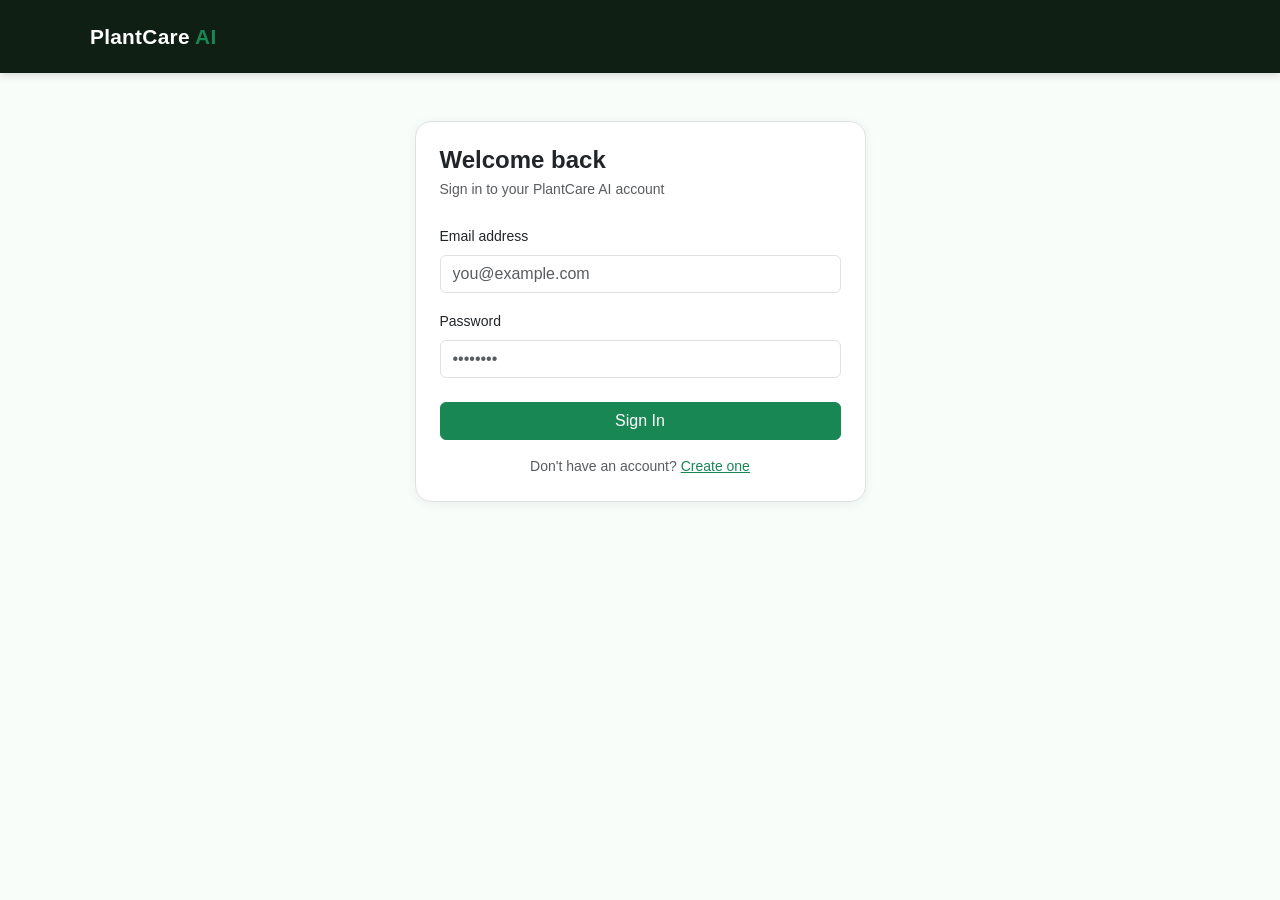
==== frontend/admin.html @ 5f0a1dfe "feat: add auth, scan history, admin dashboard, frontend pages" ====
<!DOCTYPE html>
<html lang="en">
<head>
  <meta charset="UTF-8" />
  <meta name="viewport" content="width=device-width, initial-scale=1.0" />
  <title>PlantCare AI – Admin</title>
  <link rel="stylesheet" href="https://cdn.jsdelivr.net/npm/bootstrap@5.3.0/dist/css/bootstrap.min.css" />
  <link rel="stylesheet" href="https://cdn.jsdelivr.net/npm/bootstrap-icons@1.11.0/font/bootstrap-icons.css" />
  <link rel="stylesheet" href="css/style.css" />
</head>
<body>

  <nav class="navbar navbar-expand-lg navbar-dark">
    <div class="container">
      <a class="navbar-brand d-flex align-items-center gap-2" href="index.html">
        <i class="bi bi-leaf-fill text-success fs-4"></i>
        <span>PlantCare <span class="text-success">AI</span></span>
      </a>
      <div class="d-flex align-items-center gap-3">
        <a href="index.html" class="text-white text-decoration-none small">
          <i class="bi bi-cpu me-1"></i>Analyze
        </a>
        <div class="dropdown">
          <button class="btn btn-outline-success btn-sm dropdown-toggle" data-bs-toggle="dropdown">
            <i class="bi bi-person me-1"></i><span id="navUsername"></span>
          </button>
          <ul class="dropdown-menu dropdown-menu-end">
            <li><a class="dropdown-item text-danger" href="#" onclick="logout()"><i class="bi bi-box-arrow-right me-2"></i>Logout</a></li>
          </ul>
        </div>
      </div>
    </div>
  </nav>

  <div class="container py-5">
    <div class="mb-5">
      <h4 class="fw-bold mb-1">Admin Dashboard</h4>
      <p class="text-muted small mb-0">Overview of all users and scans</p>
    </div>

    <!-- Stats -->
    <div class="row g-3 mb-5" id="statsRow">
      <div class="col-md-3">
        <div class="card text-center p-3">
          <div class="fs-2 fw-bold text-success" id="totalUsers">—</div>
          <div class="text-muted small">Total Users</div>
        </div>
      </div>
      <div class="col-md-3">
        <div class="card text-center p-3">
          <div class="fs-2 fw-bold text-success" id="totalScans">—</div>
          <div class="text-muted small">Total Scans</div>
        </div>
      </div>
      <div class="col-md-3">
        <div class="card text-center p-3">
          <div class="fs-2 fw-bold text-success" id="healthyScans">—</div>
          <div class="text-muted small">Healthy Plants</div>
        </div>
      </div>
      <div class="col-md-3">
        <div class="card text-center p-3">
          <div class="fs-2 fw-bold text-warning" id="diseaseScans">—</div>
          <div class="text-muted small">Disease Detected</div>
        </div>
      </div>
    </div>

    <!-- Users Table -->
    <div class="card mb-4">
      <div class="card-body p-4">
        <h5 class="fw-bold mb-4"><i class="bi bi-people me-2 text-success"></i>Registered Users</h5>
        <div id="usersLoading" class="text-center py-3">
          <div class="spinner-border spinner-border-sm text-success"></div>
        </div>
        <div class="table-responsive d-none" id="usersTable">
          <table class="table table-hover">
            <thead>
              <tr>
                <th>#</th>
                <th>Name</th>
                <th>Email</th>
                <th>Scans</th>
                <th>Joined</th>
                <th>Role</th>
              </tr>
            </thead>
            <tbody id="usersBody"></tbody>
          </table>
        </div>
      </div>
    </div>

    <!-- Recent Scans Table -->
    <div class="card">
      <div class="card-body p-4">
        <h5 class="fw-bold mb-4"><i class="bi bi-clock-history me-2 text-success"></i>Recent Scans</h5>
        <div id="scansLoading" class="text-center py-3">
          <div class="spinner-border spinner-border-sm text-success"></div>
        </div>
        <div class="table-responsive d-none" id="scansTable">
          <table class="table table-hover">
            <thead>
              <tr>
                <th>#</th>
                <th>Plant</th>
                <th>Condition</th>
                <th>Status</th>
                <th>Confidence</th>
                <th>Date</th>
              </tr>
            </thead>
            <tbody id="scansBody"></tbody>
          </table>
        </div>
      </div>
    </div>
  </div>

  <script src="https://cdn.jsdelivr.net/npm/bootstrap@5.3.0/dist/js/bootstrap.bundle.min.js"></script>
  <script src="js/auth.js"></script>
  <script>
    requireAuth();
    const user = getUser();
    if (user) {
      document.getElementById('navUsername').textContent = user.full_name.split(' ')[0];
      if (!user.is_admin) window.location.href = 'index.html';
    }

    async function loadAdmin() {
      const headers = { 'Authorization': `Bearer ${getToken()}` };

      // Load users
      const usersRes = await fetch(`${API_URL}/admin/users`, { headers });
      if (usersRes.status === 401 || usersRes.status === 403) {
        window.location.href = 'index.html';
        return;
      }
      const users = await usersRes.json();

      document.getElementById('totalUsers').textContent = users.length;
      document.getElementById('usersLoading').classList.add('d-none');
      document.getElementById('usersTable').classList.remove('d-none');

      document.getElementById('usersBody').innerHTML = users.map((u, i) => `
        <tr>
          <td>${i + 1}</td>
          <td>${u.full_name}</td>
          <td>${u.email}</td>
          <td>${u.scan_count}</td>
          <td>${new Date(u.created_at).toLocaleDateString()}</td>
          <td><span class="badge ${u.is_admin ? 'bg-danger' : 'bg-secondary'}">${u.is_admin ? 'Admin' : 'User'}</span></td>
        </tr>
      `).join('');

      // Load scans
      const scansRes = await fetch(`${API_URL}/admin/scans`, { headers });
      const scans = await scansRes.json();

      document.getElementById('totalScans').textContent = scans.length;
      const healthy = scans.filter(s => s.is_healthy).length;
      document.getElementById('healthyScans').textContent = healthy;
      document.getElementById('diseaseScans').textContent = scans.length - healthy;

      document.getElementById('scansLoading').classList.add('d-none');
      document.getElementById('scansTable').classList.remove('d-none');

      document.getElementById('scansBody').innerHTML = scans.map((s, i) => `
        <tr>
          <td>${i + 1}</td>
          <td>${s.plant}</td>
          <td>${s.disease}</td>
          <td><span class="badge ${s.is_healthy ? 'bg-success' : 'bg-warning text-dark'}">${s.is_healthy ? 'Healthy' : 'Disease'}</span></td>
          <td>${s.confidence}%</td>
          <td>${new Date(s.created_at).toLocaleDateString()}</td>
        </tr>
      `).join('');
    }

    loadAdmin();
  </script>
</body>
</html>
---- frontend/css/style.css ----
:root {
  --green: #198754;
  --green-light: #d1e7dd;
  --bg: #f8fdf9;
  --card-bg: #ffffff;
  --border: #dee2e6;
  --text: #212529;
  --muted: #6c757d;
}

body {
  background-color: var(--bg);
  color: var(--text);
  font-family: 'Segoe UI', sans-serif;
}

/* NAVBAR */
.navbar {
  background-color: #0f1f13;
  padding: 1rem 0;
  box-shadow: 0 2px 8px rgba(0,0,0,0.15);
}

.navbar-brand {
  font-size: 1.3rem;
  font-weight: 700;
  letter-spacing: 0.3px;
}

/* HERO */
.hero {
  background: linear-gradient(135deg, #0f1f13 0%, #1a3a20 100%);
  color: white;
  padding: 3.5rem 0;
}

.hero .text-muted {
  color: #a8c5aa !important;
}

/* CARDS */
.card {
  border: 1px solid var(--border);
  border-radius: 16px;
  box-shadow: 0 2px 12px rgba(0,0,0,0.06);
  transition: box-shadow 0.2s;
}

.card:hover {
  box-shadow: 0 4px 20px rgba(0,0,0,0.1);
}

.card-title {
  font-weight: 600;
  font-size: 1rem;
}

/* DROP ZONE */
.drop-zone {
  border: 2px dashed var(--border);
  border-radius: 12px;
  padding: 2rem;
  text-align: center;
  cursor: pointer;
  transition: all 0.2s;
  min-height: 180px;
  display: flex;
  align-items: center;
  justify-content: center;
  background: #fafffe;
  overflow: hidden;
}

.drop-zone:hover,
.drop-zone.dragover {
  border-color: var(--green);
  background: var(--green-light);
}

.drop-zone-content {
  display: flex;
  flex-direction: column;
  align-items: center;
}

.preview-img {
  width: 100%;
  height: 180px;
  object-fit: cover;
  border-radius: 8px;
}

/* RESULTS */
.result-item {
  background: var(--bg);
  border-radius: 10px;
  padding: 0.75rem 1rem;
}

.result-label {
  font-size: 0.78rem;
  text-transform: uppercase;
  letter-spacing: 0.5px;
  color: var(--muted);
  margin-bottom: 0.25rem;
}

.result-value {
  font-size: 1.05rem;
  font-weight: 600;
  color: var(--text);
  text-transform: capitalize;
}

/* PROGRESS */
.progress {
  border-radius: 50px;
  background: #e9ecef;
}

.progress-bar {
  border-radius: 50px;
  transition: width 0.6s ease;
}

/* FOOTER */
footer {
  border-top: 1px solid var(--border);
  margin-top: 2rem;
}

/* RESPONSIVE */
@media (max-width: 576px) {
  .hero {
    padding: 2rem 0;
  }
  .hero h1 {
    font-size: 1.6rem;
  }
}
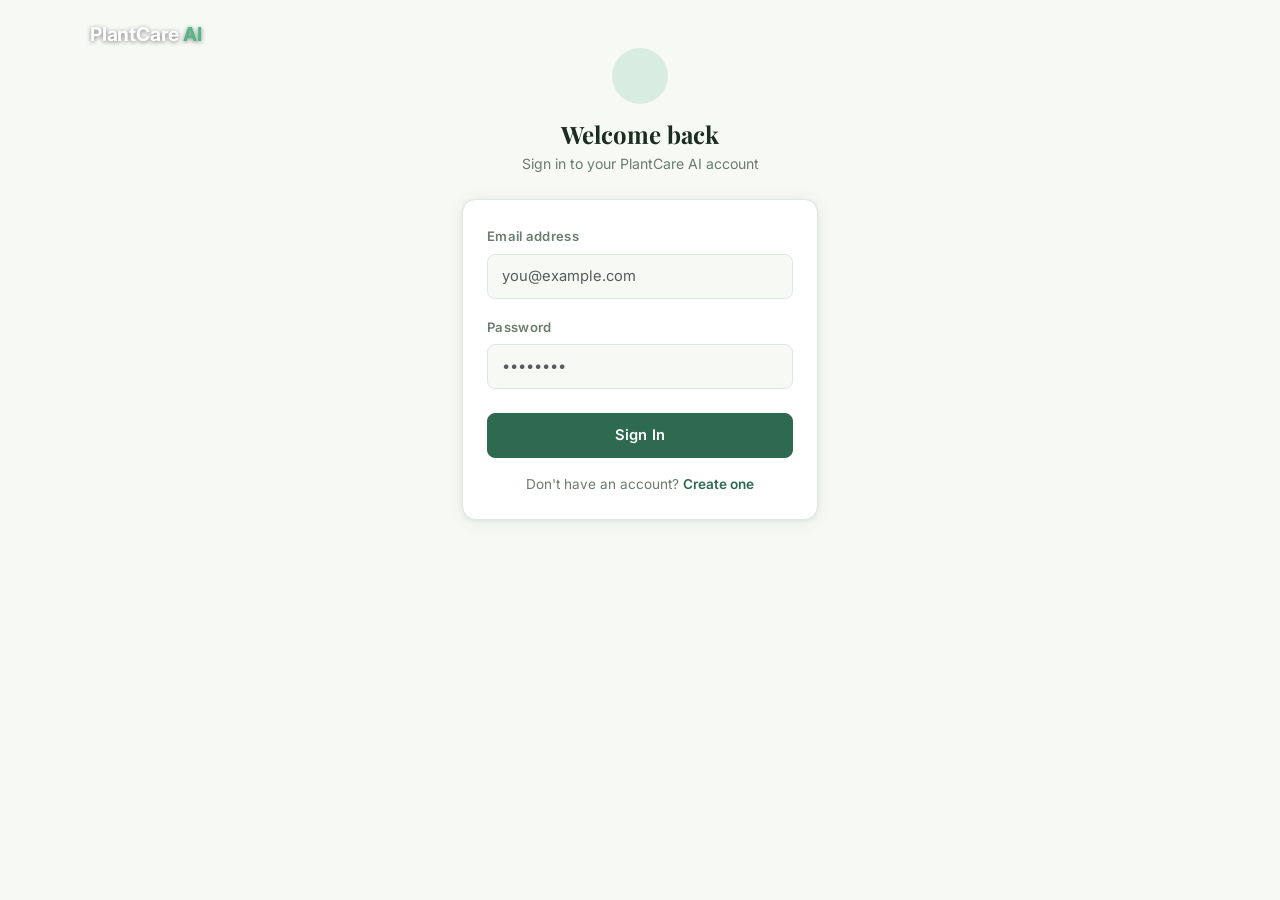
==== commit b66dda97: "feat: premium UI - hero leaf photo, how it works strip, mobile dropdown, dark navbar" ====
--- a/frontend/admin.html
+++ b/frontend/admin.html
@@ -13,8 +13,8 @@
   <nav class="navbar navbar-expand-lg navbar-dark">
     <div class="container">
       <a class="navbar-brand d-flex align-items-center gap-2" href="index.html">
-        <i class="bi bi-leaf-fill text-success fs-4"></i>
-        <span>PlantCare <span class="text-success">AI</span></span>
+        <i class="bi bi-leaf-fill" style="color:var(--green-mid);"></i>
+        <span>PlantCare <span style="color:var(--green-mid);">AI</span></span>
       </a>
       <div class="d-flex align-items-center gap-3">
         <a href="index.html" class="text-white text-decoration-none small">
@@ -33,48 +33,49 @@
   </nav>
 
   <div class="container py-5">
-    <div class="mb-5">
-      <h4 class="fw-bold mb-1">Admin Dashboard</h4>
-      <p class="text-muted small mb-0">Overview of all users and scans</p>
+
+    <div class="mb-5 fade-up">
+      <p class="mb-1" style="font-size:0.75rem;text-transform:uppercase;letter-spacing:1px;color:var(--muted);font-weight:600;">System Overview</p>
+      <h4 class="fw-bold mb-0" style="font-family:'Playfair Display',serif;">Admin Dashboard</h4>
     </div>
 
     <!-- Stats -->
-    <div class="row g-3 mb-5" id="statsRow">
-      <div class="col-md-3">
-        <div class="card text-center p-3">
-          <div class="fs-2 fw-bold text-success" id="totalUsers">—</div>
-          <div class="text-muted small">Total Users</div>
+    <div class="row g-3 mb-5">
+      <div class="col-6 col-md-3 fade-up-delay-1">
+        <div class="stat-card">
+          <div class="stat-number" id="totalUsers">—</div>
+          <div class="stat-label">Total Users</div>
         </div>
       </div>
-      <div class="col-md-3">
-        <div class="card text-center p-3">
-          <div class="fs-2 fw-bold text-success" id="totalScans">—</div>
-          <div class="text-muted small">Total Scans</div>
+      <div class="col-6 col-md-3 fade-up-delay-1">
+        <div class="stat-card">
+          <div class="stat-number" id="totalScans">—</div>
+          <div class="stat-label">Total Scans</div>
         </div>
       </div>
-      <div class="col-md-3">
-        <div class="card text-center p-3">
-          <div class="fs-2 fw-bold text-success" id="healthyScans">—</div>
-          <div class="text-muted small">Healthy Plants</div>
+      <div class="col-6 col-md-3 fade-up-delay-2">
+        <div class="stat-card">
+          <div class="stat-number" id="healthyScans">—</div>
+          <div class="stat-label">Healthy Plants</div>
         </div>
       </div>
-      <div class="col-md-3">
-        <div class="card text-center p-3">
-          <div class="fs-2 fw-bold text-warning" id="diseaseScans">—</div>
-          <div class="text-muted small">Disease Detected</div>
+      <div class="col-6 col-md-3 fade-up-delay-2">
+        <div class="stat-card">
+          <div class="stat-number" style="color:var(--earth);" id="diseaseScans">—</div>
+          <div class="stat-label">Disease Detected</div>
         </div>
       </div>
     </div>
 
     <!-- Users Table -->
-    <div class="card mb-4">
+    <div class="card mb-4 fade-up-delay-2">
       <div class="card-body p-4">
-        <h5 class="fw-bold mb-4"><i class="bi bi-people me-2 text-success"></i>Registered Users</h5>
+        <h5 class="card-title mb-4"><i class="bi bi-people me-2" style="color:var(--green-mid);"></i>Registered Users</h5>
         <div id="usersLoading" class="text-center py-3">
-          <div class="spinner-border spinner-border-sm text-success"></div>
+          <div class="spinner-border spinner-border-sm" style="color:var(--green-mid);"></div>
         </div>
         <div class="table-responsive d-none" id="usersTable">
-          <table class="table table-hover">
+          <table class="table">
             <thead>
               <tr>
                 <th>#</th>
@@ -92,14 +93,14 @@
     </div>
 
     <!-- Recent Scans Table -->
-    <div class="card">
+    <div class="card fade-up-delay-3">
       <div class="card-body p-4">
-        <h5 class="fw-bold mb-4"><i class="bi bi-clock-history me-2 text-success"></i>Recent Scans</h5>
+        <h5 class="card-title mb-4"><i class="bi bi-clock-history me-2" style="color:var(--green-mid);"></i>Recent Scans</h5>
         <div id="scansLoading" class="text-center py-3">
-          <div class="spinner-border spinner-border-sm text-success"></div>
+          <div class="spinner-border spinner-border-sm" style="color:var(--green-mid);"></div>
         </div>
         <div class="table-responsive d-none" id="scansTable">
-          <table class="table table-hover">
+          <table class="table">
             <thead>
               <tr>
                 <th>#</th>
@@ -115,7 +116,12 @@
         </div>
       </div>
     </div>
+
   </div>
+
+  <footer class="text-center py-4">
+    <p class="mb-0">PlantCare AI &mdash; Built for farmers, gardeners, and researchers</p>
+  </footer>
 
   <script src="https://cdn.jsdelivr.net/npm/bootstrap@5.3.0/dist/js/bootstrap.bundle.min.js"></script>
   <script src="js/auth.js"></script>
@@ -130,7 +136,6 @@
     async function loadAdmin() {
       const headers = { 'Authorization': `Bearer ${getToken()}` };
 
-      // Load users
       const usersRes = await fetch(`${API_URL}/admin/users`, { headers });
       if (usersRes.status === 401 || usersRes.status === 403) {
         window.location.href = 'index.html';
@@ -144,16 +149,15 @@
 
       document.getElementById('usersBody').innerHTML = users.map((u, i) => `
         <tr>
-          <td>${i + 1}</td>
-          <td>${u.full_name}</td>
-          <td>${u.email}</td>
+          <td style="color:var(--muted);">${i + 1}</td>
+          <td class="fw-medium">${u.full_name}</td>
+          <td style="color:var(--muted);">${u.email}</td>
           <td>${u.scan_count}</td>
-          <td>${new Date(u.created_at).toLocaleDateString()}</td>
-          <td><span class="badge ${u.is_admin ? 'bg-danger' : 'bg-secondary'}">${u.is_admin ? 'Admin' : 'User'}</span></td>
+          <td style="color:var(--muted);">${new Date(u.created_at).toLocaleDateString('en-GB')}</td>
+          <td><span class="badge ${u.is_admin ? 'bg-danger' : 'bg-secondary'}" style="font-size:0.72rem;">${u.is_admin ? 'Admin' : 'User'}</span></td>
         </tr>
       `).join('');
 
-      // Load scans
       const scansRes = await fetch(`${API_URL}/admin/scans`, { headers });
       const scans = await scansRes.json();
 
@@ -167,12 +171,12 @@
 
       document.getElementById('scansBody').innerHTML = scans.map((s, i) => `
         <tr>
-          <td>${i + 1}</td>
-          <td>${s.plant}</td>
-          <td>${s.disease}</td>
-          <td><span class="badge ${s.is_healthy ? 'bg-success' : 'bg-warning text-dark'}">${s.is_healthy ? 'Healthy' : 'Disease'}</span></td>
+          <td style="color:var(--muted);">${i + 1}</td>
+          <td class="fw-medium">${s.plant}</td>
+          <td style="color:var(--muted);">${s.disease}</td>
+          <td><span class="badge ${s.is_healthy ? 'bg-success' : 'bg-warning'}" style="font-size:0.72rem;">${s.is_healthy ? 'Healthy' : 'Disease'}</span></td>
           <td>${s.confidence}%</td>
-          <td>${new Date(s.created_at).toLocaleDateString()}</td>
+          <td style="color:var(--muted);">${new Date(s.created_at).toLocaleDateString('en-GB')}</td>
         </tr>
       `).join('');
     }
--- a/frontend/css/style.css
+++ b/frontend/css/style.css
@@ -1,79 +1,157 @@
+@import url('https://fonts.googleapis.com/css2?family=Playfair+Display:wght@600;700&family=Inter:wght@300;400;500;600&display=swap');
+
 :root {
-  --green: #198754;
-  --green-light: #d1e7dd;
-  --bg: #f8fdf9;
-  --card-bg: #ffffff;
-  --border: #dee2e6;
-  --text: #212529;
-  --muted: #6c757d;
-}
+  --bg:         #F7F9F5;
+  --surface:    #FFFFFF;
+  --green-deep: #2D6A4F;
+  --green-mid:  #52B788;
+  --green-light:#D8EDDF;
+  --earth:      #8B5E3C;
+  --earth-light:#F5EDE5;
+  --text:       #1B2D1F;
+  --muted:      #6B7C6E;
+  --border:     #DDE8E0;
+  --shadow-sm:  0 1px 4px rgba(29,69,38,0.07);
+  --shadow-md:  0 4px 20px rgba(29,69,38,0.10);
+  --shadow-lg:  0 8px 40px rgba(29,69,38,0.13);
+  --radius:     14px;
+  --radius-sm:  8px;
+}
+
+*, *::before, *::after { box-sizing: border-box; }
 
 body {
   background-color: var(--bg);
   color: var(--text);
-  font-family: 'Segoe UI', sans-serif;
-}
-
-/* NAVBAR */
+  font-family: 'Inter', sans-serif;
+  font-size: 15px;
+  line-height: 1.6;
+  -webkit-font-smoothing: antialiased;
+}
+
 .navbar {
-  background-color: #0f1f13;
-  padding: 1rem 0;
-  box-shadow: 0 2px 8px rgba(0,0,0,0.15);
+  background-color: transparent;
+  padding: 0.85rem 0;
+  box-shadow: none;
+  position: absolute;
+  top: 0;
+  left: 0;
+  right: 0;
+  z-index: 100;
 }
 
 .navbar-brand {
-  font-size: 1.3rem;
+  font-family: 'Inter', sans-serif;
+  font-size: 1.2rem;
   font-weight: 700;
-  letter-spacing: 0.3px;
-}
-
-/* HERO */
+  letter-spacing: -0.2px;
+  color: #fff !important;
+}
+
+.navbar .text-white {
+  opacity: 0.85;
+  transition: opacity 0.2s;
+  font-size: 0.85rem;
+  font-weight: 500;
+}
+
+.navbar .text-white:hover { opacity: 1; }
+
+.navbar .btn-outline-success {
+  border-color: rgba(255,255,255,0.6);
+  color: #fff;
+  font-size: 0.82rem;
+  font-weight: 500;
+  border-radius: 20px;
+  padding: 0.3rem 0.9rem;
+  transition: all 0.2s;
+}
+
+.navbar .btn-outline-success:hover {
+  background: rgba(255,255,255,0.15);
+  border-color: #fff;
+  color: #fff;
+}
+
 .hero {
-  background: linear-gradient(135deg, #0f1f13 0%, #1a3a20 100%);
-  color: white;
-  padding: 3.5rem 0;
-}
-
-.hero .text-muted {
-  color: #a8c5aa !important;
-}
-
-/* CARDS */
+  position: relative;
+  padding: 7rem 0 5.5rem;
+  overflow: hidden;
+  min-height: 420px;
+  display: flex;
+  align-items: center;
+}
+
+.hero-bg {
+  display: none;
+}
+
+.hero:hover .hero-bg {
+  display: none;
+}
+
+.hero-overlay {
+  display: none;
+}
+
+.hero h1 {
+  font-family: 'Playfair Display', Georgia, serif;
+  font-weight: 700;
+  font-size: clamp(2rem, 5vw, 3rem);
+  letter-spacing: -0.5px;
+  color: #fff;
+  line-height: 1.2;
+}
+
+.hero p {
+  color: rgba(255,255,255,0.80) !important;
+  font-size: 1rem;
+  font-weight: 400;
+  max-width: 520px;
+  margin: 0 auto;
+}
+
+.hero-content {
+  animation: fadeIn 0.7s ease forwards;
+  position: relative;
+  z-index: 2;
+}
+
 .card {
+  background: var(--surface);
   border: 1px solid var(--border);
-  border-radius: 16px;
-  box-shadow: 0 2px 12px rgba(0,0,0,0.06);
-  transition: box-shadow 0.2s;
-}
-
-.card:hover {
-  box-shadow: 0 4px 20px rgba(0,0,0,0.1);
-}
+  border-radius: var(--radius);
+  box-shadow: var(--shadow-sm);
+  transition: box-shadow 0.25s ease, transform 0.25s ease;
+}
+
+.card:hover { box-shadow: var(--shadow-md); }
 
 .card-title {
   font-weight: 600;
-  font-size: 1rem;
-}
-
-/* DROP ZONE */
+  font-size: 0.92rem;
+  letter-spacing: 0.1px;
+  color: var(--text);
+}
+
 .drop-zone {
   border: 2px dashed var(--border);
-  border-radius: 12px;
-  padding: 2rem;
+  border-radius: var(--radius-sm);
+  padding: 2rem 1.5rem;
   text-align: center;
   cursor: pointer;
-  transition: all 0.2s;
-  min-height: 180px;
+  transition: all 0.25s ease;
+  min-height: 190px;
   display: flex;
   align-items: center;
   justify-content: center;
-  background: #fafffe;
+  background: var(--bg);
   overflow: hidden;
 }
 
 .drop-zone:hover,
 .drop-zone.dragover {
-  border-color: var(--green);
+  border-color: var(--green-mid);
   background: var(--green-light);
 }
 
@@ -85,56 +163,561 @@
 
 .preview-img {
   width: 100%;
-  height: 180px;
+  height: 190px;
   object-fit: cover;
-  border-radius: 8px;
-}
-
-/* RESULTS */
+  border-radius: var(--radius-sm);
+}
+
+.btn-success {
+  background-color: var(--green-deep);
+  border-color: var(--green-deep);
+  font-weight: 600;
+  font-size: 0.92rem;
+  letter-spacing: 0.2px;
+  border-radius: var(--radius-sm);
+  padding: 0.65rem 1.5rem;
+  transition: all 0.2s ease;
+}
+
+.btn-success:hover {
+  background-color: #245a41;
+  border-color: #245a41;
+  transform: translateY(-1px);
+  box-shadow: 0 4px 12px rgba(45,106,79,0.3);
+}
+
+.btn-success:active { transform: translateY(0); }
+
+.btn-outline-success {
+  color: var(--green-deep);
+  border-color: var(--green-deep);
+  font-weight: 500;
+  font-size: 0.88rem;
+  border-radius: var(--radius-sm);
+  transition: all 0.2s ease;
+}
+
+.btn-outline-success:hover {
+  background-color: var(--green-deep);
+  border-color: var(--green-deep);
+  transform: translateY(-1px);
+}
+
+.btn-outline-secondary {
+  color: var(--muted);
+  border-color: var(--border);
+  font-weight: 500;
+  font-size: 0.88rem;
+  border-radius: var(--radius-sm);
+  transition: all 0.2s ease;
+}
+
+.btn-outline-secondary:hover {
+  background-color: var(--bg);
+  border-color: var(--muted);
+  color: var(--text);
+}
+
 .result-item {
   background: var(--bg);
-  border-radius: 10px;
+  border-radius: var(--radius-sm);
+  padding: 0.8rem 1rem;
+  border: 1px solid var(--border);
+}
+
+.result-label {
+  font-size: 0.72rem;
+  text-transform: uppercase;
+  letter-spacing: 0.8px;
+  color: var(--muted);
+  font-weight: 600;
+  margin-bottom: 0.3rem;
+}
+
+.result-value {
+  font-size: 1.05rem;
+  font-weight: 600;
+  color: var(--text);
+  text-transform: capitalize;
+}
+
+.progress {
+  border-radius: 50px;
+  background: var(--border);
+  overflow: hidden;
+}
+
+.progress-bar {
+  border-radius: 50px;
+  background: linear-gradient(90deg, var(--green-deep), var(--green-mid));
+  transition: width 0.8s cubic-bezier(0.4, 0, 0.2, 1);
+}
+
+.badge.bg-success {
+  background-color: var(--green-deep) !important;
+  font-weight: 500;
+  font-size: 0.82rem;
+  letter-spacing: 0.3px;
+  border-radius: 20px;
+  padding: 0.45em 1em;
+}
+
+.badge.bg-warning {
+  background-color: #C6842A !important;
+  color: #fff !important;
+  font-weight: 500;
+  font-size: 0.82rem;
+  letter-spacing: 0.3px;
+  border-radius: 20px;
+  padding: 0.45em 1em;
+}
+
+.alert-success {
+  background: var(--green-light);
+  border-color: #A8D5BA;
+  color: var(--green-deep);
+  border-radius: var(--radius-sm);
+  font-size: 0.88rem;
+}
+
+.alert-warning {
+  background: var(--earth-light);
+  border-color: #D4B49A;
+  color: #5C3A1E;
+  border-radius: var(--radius-sm);
+  font-size: 0.88rem;
+}
+
+.alert-danger {
+  background: #FEF2F2;
+  border-color: #FECACA;
+  color: #7F1D1D;
+  border-radius: var(--radius-sm);
+  font-size: 0.88rem;
+}
+
+.alert-info {
+  background: #EFF6FF;
+  border-color: #BFDBFE;
+  color: #1E3A5F;
+  border-radius: var(--radius-sm);
+  font-size: 0.82rem;
+}
+
+.form-control {
+  border: 1px solid var(--border);
+  border-radius: var(--radius-sm);
+  font-size: 0.92rem;
+  padding: 0.65rem 0.9rem;
+  color: var(--text);
+  background: var(--bg);
+  transition: border-color 0.2s, box-shadow 0.2s;
+}
+
+.form-control:focus {
+  border-color: var(--green-mid);
+  box-shadow: 0 0 0 3px rgba(82,183,136,0.15);
+  background: var(--surface);
+  outline: none;
+}
+
+.form-label {
+  font-size: 0.82rem;
+  font-weight: 600;
+  color: var(--muted);
+  letter-spacing: 0.3px;
+  margin-bottom: 0.4rem;
+}
+
+.table {
+  font-size: 0.88rem;
+  color: var(--text);
+}
+
+.table thead th {
+  font-size: 0.75rem;
+  text-transform: uppercase;
+  letter-spacing: 0.7px;
+  font-weight: 600;
+  color: var(--muted);
+  border-bottom: 2px solid var(--border);
   padding: 0.75rem 1rem;
 }
 
-.result-label {
+.table tbody td {
+  padding: 0.75rem 1rem;
+  border-bottom: 1px solid var(--border);
+  vertical-align: middle;
+}
+
+.table-hover tbody tr:hover { background-color: var(--bg); }
+
+.stat-card {
+  border-radius: var(--radius);
+  padding: 1.5rem;
+  text-align: center;
+  border: 1px solid var(--border);
+  background: var(--surface);
+  box-shadow: var(--shadow-sm);
+}
+
+.stat-number {
+  font-family: 'Playfair Display', serif;
+  font-size: 2.2rem;
+  font-weight: 700;
+  color: var(--green-deep);
+  line-height: 1;
+  margin-bottom: 0.3rem;
+}
+
+.stat-label {
   font-size: 0.78rem;
   text-transform: uppercase;
-  letter-spacing: 0.5px;
+  letter-spacing: 0.7px;
+  font-weight: 600;
   color: var(--muted);
-  margin-bottom: 0.25rem;
-}
-
-.result-value {
-  font-size: 1.05rem;
-  font-weight: 600;
-  color: var(--text);
-  text-transform: capitalize;
-}
-
-/* PROGRESS */
-.progress {
-  border-radius: 50px;
-  background: #e9ecef;
-}
-
-.progress-bar {
-  border-radius: 50px;
-  transition: width 0.6s ease;
-}
-
-/* FOOTER */
+}
+
+.history-card {
+  border-radius: var(--radius);
+  border: 1px solid var(--border);
+  background: var(--surface);
+  box-shadow: var(--shadow-sm);
+  transition: box-shadow 0.2s, transform 0.2s;
+}
+
+.history-card:hover {
+  box-shadow: var(--shadow-md);
+  transform: translateY(-2px);
+}
+
+.spinner-border.text-success { color: var(--green-mid) !important; }
+
 footer {
   border-top: 1px solid var(--border);
-  margin-top: 2rem;
-}
-
-/* RESPONSIVE */
+  margin-top: 3rem;
+  color: var(--muted);
+  font-size: 0.8rem;
+}
+
+@keyframes fadeUp {
+  from { opacity: 0; transform: translateY(16px); }
+  to   { opacity: 1; transform: translateY(0); }
+}
+
+@keyframes fadeIn {
+  from { opacity: 0; }
+  to   { opacity: 1; }
+}
+
+.fade-up { animation: fadeUp 0.5s ease forwards; }
+.fade-up-delay-1 { animation: fadeUp 0.5s 0.1s ease both; }
+.fade-up-delay-2 { animation: fadeUp 0.5s 0.2s ease both; }
+.fade-up-delay-3 { animation: fadeUp 0.5s 0.3s ease both; }
+
+.dropdown-menu {
+  border: 1px solid var(--border);
+  border-radius: var(--radius-sm);
+  box-shadow: var(--shadow-md);
+  font-size: 0.88rem;
+  padding: 0.4rem;
+}
+
+.dropdown-item {
+  border-radius: 6px;
+  padding: 0.5rem 0.75rem;
+  color: var(--text);
+  font-weight: 500;
+  transition: background 0.15s;
+}
+
+.dropdown-item:hover {
+  background: var(--bg);
+  color: var(--green-deep);
+}
+
+.dropdown-item.text-danger:hover {
+  background: #FEF2F2;
+  color: #DC2626;
+}
+
 @media (max-width: 576px) {
-  .hero {
-    padding: 2rem 0;
-  }
-  .hero h1 {
-    font-size: 1.6rem;
-  }
-}+  .hero { padding: 5rem 0 3rem; }
+  .hero h1 { font-size: 1.75rem; }
+  .card-body { padding: 1.25rem !important; }
+}
+
+@media (prefers-reduced-motion: reduce) {
+  *, .fade-up, .fade-up-delay-1, .fade-up-delay-2, .fade-up-delay-3, .hero-content {
+    animation: none !important;
+    transition: none !important;
+  }
+}
+
+/* ---- MAIN SECTION ---- */
+main.container {
+  position: relative;
+}
+
+main.container::before {
+  content: '';
+  position: fixed;
+  inset: 0;
+  background: var(--bg);
+  z-index: -1;
+}
+
+.card {
+  background: var(--surface);
+  border: 1px solid var(--border);
+  border-radius: var(--radius);
+  box-shadow: 0 2px 16px rgba(29,69,38,0.09), 0 1px 4px rgba(29,69,38,0.06);
+  transition: box-shadow 0.25s ease, transform 0.25s ease;
+}
+
+.card:hover {
+  box-shadow: 0 8px 32px rgba(29,69,38,0.13), 0 2px 8px rgba(29,69,38,0.08);
+  transform: translateY(-2px);
+}
+
+.card-body {
+  padding: 1.75rem !important;
+}
+
+.card-title {
+  font-weight: 600;
+  font-size: 0.88rem;
+  letter-spacing: 0.8px;
+  text-transform: uppercase;
+  color: var(--muted);
+}
+
+/* ---- SECTION LIFT ---- */
+.section-lift {
+  background: #EEF2EC;
+  margin-top: -40px;
+  padding-top: 60px;
+  padding-bottom: 60px;
+  border-radius: 28px 28px 0 0;
+}
+
+.card-title {
+  border-left: 3px solid var(--green-mid);
+  padding-left: 0.6rem;
+}
+
+/* ---- SECTION LIFT ---- */
+.section-lift {
+  background: #EEF2EC;
+  margin-top: -40px;
+  padding-top: 60px;
+  padding-bottom: 60px;
+  border-radius: 28px 28px 0 0;
+}
+
+.card-title {
+  border-left: 3px solid var(--green-mid);
+  padding-left: 0.6rem;
+}
+
+/* ---- HOW IT WORKS ---- */
+.how-it-works {
+  background: rgba(0,0,0,0.35);
+  padding: 2.5rem 0;
+}
+
+.how-step {
+  text-align: center;
+  padding: 0 1rem;
+  position: relative;
+}
+
+.how-step-icon {
+  width: 52px;
+  height: 52px;
+  border-radius: 50%;
+  background: rgba(255,255,255,0.12);
+  border: 1px solid rgba(255,255,255,0.2);
+  display: flex;
+  align-items: center;
+  justify-content: center;
+  margin: 0 auto 0.75rem;
+  font-size: 1.3rem;
+  color: #fff;
+}
+
+.how-step-number {
+  position: absolute;
+  top: -6px;
+  right: calc(50% - 34px);
+  width: 18px;
+  height: 18px;
+  border-radius: 50%;
+  background: var(--green-mid);
+  color: #fff;
+  font-size: 0.65rem;
+  font-weight: 700;
+  display: flex;
+  align-items: center;
+  justify-content: center;
+}
+
+.how-step-title {
+  font-size: 0.88rem;
+  font-weight: 600;
+  color: #fff;
+  margin-bottom: 0.25rem;
+}
+
+.how-step-desc {
+  font-size: 0.78rem;
+  color: rgba(255,255,255,0.65);
+  line-height: 1.4;
+}
+
+.how-divider {
+  width: 40px;
+  height: 1px;
+  background: rgba(255,255,255,0.2);
+  margin: auto;
+  align-self: center;
+  margin-bottom: 1.5rem;
+}
+
+@media (max-width: 576px) {
+  .how-divider { display: none; }
+}
+
+/* ---- MOBILE NAV FIX ---- */
+@media (max-width: 768px) {
+  .navbar .d-flex {
+    gap: 0.6rem !important;
+  }
+  .navbar .btn-outline-success {
+    font-size: 0.75rem;
+    padding: 0.25rem 0.6rem;
+  }
+  .navbar .text-white {
+    font-size: 0.75rem;
+  }
+
+  /* How it works 2x2 grid fix */
+  .how-step {
+    margin-bottom: 1.5rem;
+  }
+  .how-step-icon {
+    width: 44px;
+    height: 44px;
+    font-size: 1.1rem;
+  }
+}
+
+/* ---- HERO EXTENDED TO COVER HOW IT WORKS ---- */
+
+
+.hero-wrapper::before {
+  content: "";
+  position: absolute;
+  inset: 0;
+  background: rgba(0,0,0,0.38);
+  z-index: 0;
+}
+
+.hero-wrapper > * {
+  position: relative;
+  z-index: 1;
+}
+
+.hero-wrapper .how-it-works {
+  background: transparent;
+}
+
+/* ---- MOBILE FIXES ---- */
+@media (max-width: 576px) {
+  .how-it-works {
+    padding-bottom: 3.5rem;
+  }
+  .how-step {
+    margin-bottom: 2rem;
+  }
+  .navbar-brand {
+    font-size: 1rem;
+  }
+  .navbar .text-white {
+    font-size: 0.72rem;
+  }
+  .navbar .btn-outline-success {
+    font-size: 0.72rem;
+    padding: 0.2rem 0.5rem;
+  }
+}
+
+/* ---- MOBILE NAV DROPDOWN ---- */
+@media (max-width: 991px) {
+  #navMenu {
+    text-align: right;
+  }
+  #navMenu .nav-link {
+    padding: 0.5rem 0;
+    color: rgba(255,255,255,0.85) !important;
+  }
+  #navMenu .dropdown {
+    display: flex;
+    justify-content: flex-end;
+    padding: 0.5rem 0;
+  }
+  .navbar-toggler {
+    margin-left: auto;
+  }
+}
+
+/* ---- NAVBAR DROPDOWN DARK ---- */
+.navbar .dropdown-menu {
+  background: rgba(15, 30, 20, 0.95);
+  border: 1px solid rgba(255,255,255,0.1);
+  backdrop-filter: blur(10px);
+  -webkit-backdrop-filter: blur(10px);
+}
+
+.navbar .dropdown-item {
+  color: rgba(255,255,255,0.85);
+}
+
+.navbar .dropdown-item:hover {
+  background: rgba(255,255,255,0.1);
+  color: #fff;
+}
+
+.navbar .dropdown-item.text-danger {
+  color: #f87171 !important;
+}
+
+.navbar .dropdown-item.text-danger:hover {
+  background: rgba(248,113,113,0.15);
+  color: #f87171 !important;
+}
+
+.navbar .dropdown-divider {
+  border-color: rgba(255,255,255,0.1);
+}
+
+/* ---- MOBILE HERO BG FIX ---- */
+@media (max-width: 768px) {
+  
+}
+
+
+/* ---- NAVBAR BRAND VISIBILITY ---- */
+.navbar-brand {
+  text-shadow: 0 1px 4px rgba(0,0,0,0.5);
+}
+
+
+.hero-wrapper {
+  position: relative;
+  background-image: url('../images/hero.jpg');
+  background-size: cover;
+  background-position: center 30%;
+  background-repeat: no-repeat;
+}
+
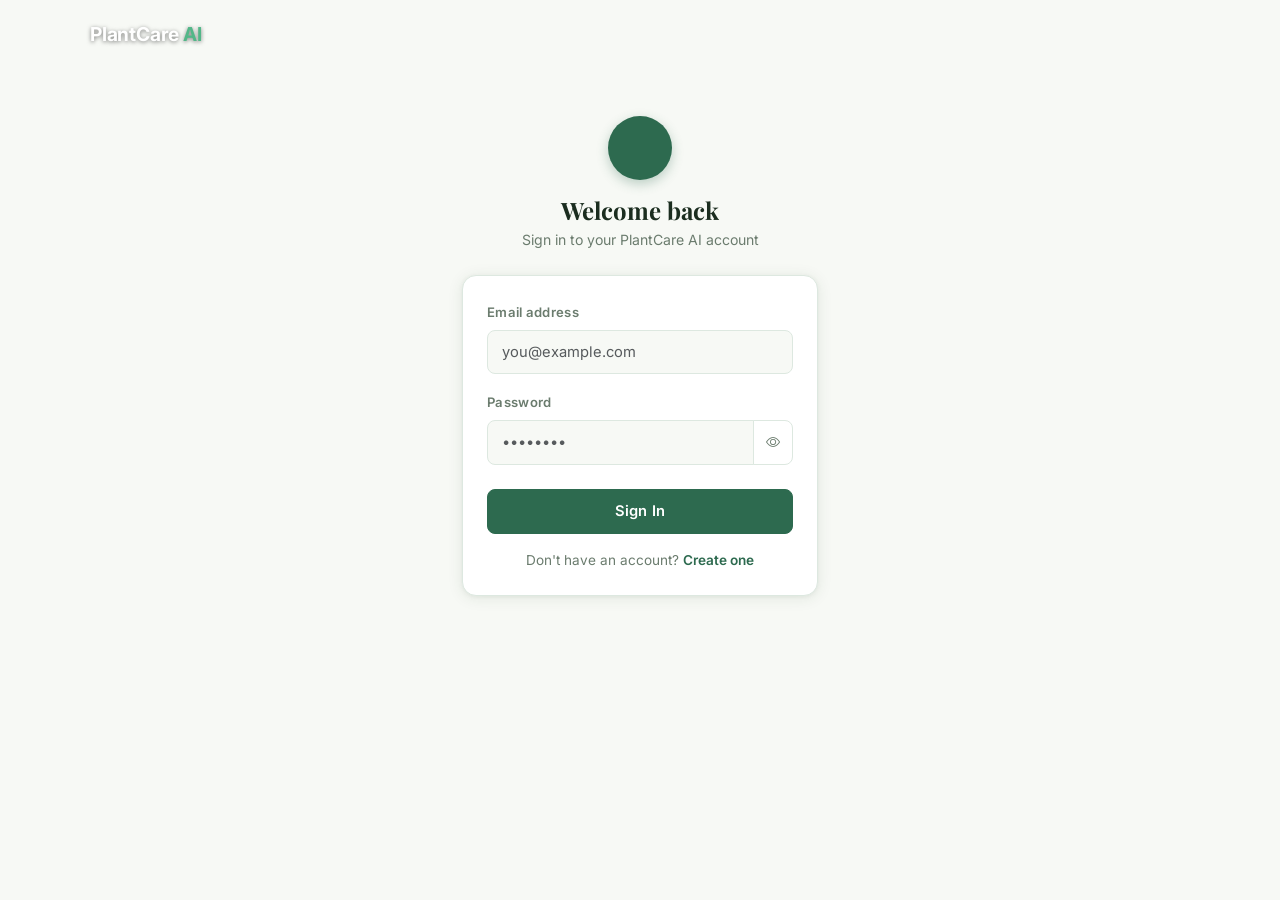
==== commit 11583d9f: "feat: UI improvements - favicon, stats strip, supported plants, solid navbars" ====
--- a/frontend/admin.html
+++ b/frontend/admin.html
@@ -6,11 +6,12 @@
   <title>PlantCare AI – Admin</title>
   <link rel="stylesheet" href="https://cdn.jsdelivr.net/npm/bootstrap@5.3.0/dist/css/bootstrap.min.css" />
   <link rel="stylesheet" href="https://cdn.jsdelivr.net/npm/bootstrap-icons@1.11.0/font/bootstrap-icons.css" />
+  <link rel="icon" type="image/svg+xml" href="favicon.svg" />
   <link rel="stylesheet" href="css/style.css" />
 </head>
 <body>
 
-  <nav class="navbar navbar-expand-lg navbar-dark">
+  <nav class="navbar navbar-expand-lg navbar-dark" style="background-color:var(--green-deep); position:relative;">
     <div class="container">
       <a class="navbar-brand d-flex align-items-center gap-2" href="index.html">
         <i class="bi bi-leaf-fill" style="color:var(--green-mid);"></i>
--- a/frontend/css/style.css
+++ b/frontend/css/style.css
@@ -29,15 +29,34 @@
   -webkit-font-smoothing: antialiased;
 }
 
+/* ---- HERO WRAPPER ---- */
+.hero-wrapper {
+  position: relative;
+  background-image: url('../images/hero.jpg');
+  background-size: cover;
+  background-position: center center;
+  background-repeat: no-repeat;
+}
+
+.hero-wrapper::before {
+  content: "";
+  position: absolute;
+  inset: 0;
+  background: rgba(0,0,0,0.38);
+  z-index: 0;
+  pointer-events: none;
+}
+
+.hero-wrapper > * {
+  position: relative;
+  z-index: 1;
+}
+
+/* ---- NAVBAR ---- */
 .navbar {
   background-color: transparent;
   padding: 0.85rem 0;
   box-shadow: none;
-  position: absolute;
-  top: 0;
-  left: 0;
-  right: 0;
-  z-index: 100;
 }
 
 .navbar-brand {
@@ -46,6 +65,7 @@
   font-weight: 700;
   letter-spacing: -0.2px;
   color: #fff !important;
+  text-shadow: 0 1px 4px rgba(0,0,0,0.5);
 }
 
 .navbar .text-white {
@@ -73,25 +93,9 @@
   color: #fff;
 }
 
+/* ---- HERO ---- */
 .hero {
-  position: relative;
-  padding: 7rem 0 5.5rem;
-  overflow: hidden;
-  min-height: 420px;
-  display: flex;
-  align-items: center;
-}
-
-.hero-bg {
-  display: none;
-}
-
-.hero:hover .hero-bg {
-  display: none;
-}
-
-.hero-overlay {
-  display: none;
+  padding: 7rem 0 0;
 }
 
 .hero h1 {
@@ -113,423 +117,21 @@
 
 .hero-content {
   animation: fadeIn 0.7s ease forwards;
-  position: relative;
-  z-index: 2;
-}
-
-.card {
-  background: var(--surface);
-  border: 1px solid var(--border);
-  border-radius: var(--radius);
-  box-shadow: var(--shadow-sm);
-  transition: box-shadow 0.25s ease, transform 0.25s ease;
-}
-
-.card:hover { box-shadow: var(--shadow-md); }
-
-.card-title {
-  font-weight: 600;
-  font-size: 0.92rem;
-  letter-spacing: 0.1px;
-  color: var(--text);
-}
-
-.drop-zone {
-  border: 2px dashed var(--border);
-  border-radius: var(--radius-sm);
-  padding: 2rem 1.5rem;
-  text-align: center;
-  cursor: pointer;
-  transition: all 0.25s ease;
-  min-height: 190px;
-  display: flex;
-  align-items: center;
-  justify-content: center;
-  background: var(--bg);
-  overflow: hidden;
-}
-
-.drop-zone:hover,
-.drop-zone.dragover {
-  border-color: var(--green-mid);
-  background: var(--green-light);
-}
-
-.drop-zone-content {
-  display: flex;
-  flex-direction: column;
-  align-items: center;
-}
-
-.preview-img {
-  width: 100%;
-  height: 190px;
-  object-fit: cover;
-  border-radius: var(--radius-sm);
-}
-
-.btn-success {
-  background-color: var(--green-deep);
-  border-color: var(--green-deep);
-  font-weight: 600;
-  font-size: 0.92rem;
-  letter-spacing: 0.2px;
-  border-radius: var(--radius-sm);
-  padding: 0.65rem 1.5rem;
-  transition: all 0.2s ease;
-}
-
-.btn-success:hover {
-  background-color: #245a41;
-  border-color: #245a41;
-  transform: translateY(-1px);
-  box-shadow: 0 4px 12px rgba(45,106,79,0.3);
-}
-
-.btn-success:active { transform: translateY(0); }
-
-.btn-outline-success {
-  color: var(--green-deep);
-  border-color: var(--green-deep);
-  font-weight: 500;
-  font-size: 0.88rem;
-  border-radius: var(--radius-sm);
-  transition: all 0.2s ease;
-}
-
-.btn-outline-success:hover {
-  background-color: var(--green-deep);
-  border-color: var(--green-deep);
-  transform: translateY(-1px);
-}
-
-.btn-outline-secondary {
-  color: var(--muted);
-  border-color: var(--border);
-  font-weight: 500;
-  font-size: 0.88rem;
-  border-radius: var(--radius-sm);
-  transition: all 0.2s ease;
-}
-
-.btn-outline-secondary:hover {
-  background-color: var(--bg);
-  border-color: var(--muted);
-  color: var(--text);
-}
-
-.result-item {
-  background: var(--bg);
-  border-radius: var(--radius-sm);
-  padding: 0.8rem 1rem;
-  border: 1px solid var(--border);
-}
-
-.result-label {
-  font-size: 0.72rem;
-  text-transform: uppercase;
-  letter-spacing: 0.8px;
-  color: var(--muted);
-  font-weight: 600;
-  margin-bottom: 0.3rem;
-}
-
-.result-value {
-  font-size: 1.05rem;
-  font-weight: 600;
-  color: var(--text);
-  text-transform: capitalize;
-}
-
-.progress {
-  border-radius: 50px;
-  background: var(--border);
-  overflow: hidden;
-}
-
-.progress-bar {
-  border-radius: 50px;
-  background: linear-gradient(90deg, var(--green-deep), var(--green-mid));
-  transition: width 0.8s cubic-bezier(0.4, 0, 0.2, 1);
-}
-
-.badge.bg-success {
-  background-color: var(--green-deep) !important;
-  font-weight: 500;
-  font-size: 0.82rem;
-  letter-spacing: 0.3px;
-  border-radius: 20px;
-  padding: 0.45em 1em;
-}
-
-.badge.bg-warning {
-  background-color: #C6842A !important;
-  color: #fff !important;
-  font-weight: 500;
-  font-size: 0.82rem;
-  letter-spacing: 0.3px;
-  border-radius: 20px;
-  padding: 0.45em 1em;
-}
-
-.alert-success {
-  background: var(--green-light);
-  border-color: #A8D5BA;
-  color: var(--green-deep);
-  border-radius: var(--radius-sm);
-  font-size: 0.88rem;
-}
-
-.alert-warning {
-  background: var(--earth-light);
-  border-color: #D4B49A;
-  color: #5C3A1E;
-  border-radius: var(--radius-sm);
-  font-size: 0.88rem;
-}
-
-.alert-danger {
-  background: #FEF2F2;
-  border-color: #FECACA;
-  color: #7F1D1D;
-  border-radius: var(--radius-sm);
-  font-size: 0.88rem;
-}
-
-.alert-info {
-  background: #EFF6FF;
-  border-color: #BFDBFE;
-  color: #1E3A5F;
-  border-radius: var(--radius-sm);
-  font-size: 0.82rem;
-}
-
-.form-control {
-  border: 1px solid var(--border);
-  border-radius: var(--radius-sm);
-  font-size: 0.92rem;
-  padding: 0.65rem 0.9rem;
-  color: var(--text);
-  background: var(--bg);
-  transition: border-color 0.2s, box-shadow 0.2s;
-}
-
-.form-control:focus {
-  border-color: var(--green-mid);
-  box-shadow: 0 0 0 3px rgba(82,183,136,0.15);
-  background: var(--surface);
-  outline: none;
-}
-
-.form-label {
-  font-size: 0.82rem;
-  font-weight: 600;
-  color: var(--muted);
-  letter-spacing: 0.3px;
-  margin-bottom: 0.4rem;
-}
-
-.table {
-  font-size: 0.88rem;
-  color: var(--text);
-}
-
-.table thead th {
-  font-size: 0.75rem;
-  text-transform: uppercase;
-  letter-spacing: 0.7px;
-  font-weight: 600;
-  color: var(--muted);
-  border-bottom: 2px solid var(--border);
-  padding: 0.75rem 1rem;
-}
-
-.table tbody td {
-  padding: 0.75rem 1rem;
-  border-bottom: 1px solid var(--border);
-  vertical-align: middle;
-}
-
-.table-hover tbody tr:hover { background-color: var(--bg); }
-
-.stat-card {
-  border-radius: var(--radius);
-  padding: 1.5rem;
-  text-align: center;
-  border: 1px solid var(--border);
-  background: var(--surface);
-  box-shadow: var(--shadow-sm);
-}
-
-.stat-number {
-  font-family: 'Playfair Display', serif;
-  font-size: 2.2rem;
-  font-weight: 700;
-  color: var(--green-deep);
-  line-height: 1;
-  margin-bottom: 0.3rem;
-}
-
-.stat-label {
-  font-size: 0.78rem;
-  text-transform: uppercase;
-  letter-spacing: 0.7px;
-  font-weight: 600;
-  color: var(--muted);
-}
-
-.history-card {
-  border-radius: var(--radius);
-  border: 1px solid var(--border);
-  background: var(--surface);
-  box-shadow: var(--shadow-sm);
-  transition: box-shadow 0.2s, transform 0.2s;
-}
-
-.history-card:hover {
-  box-shadow: var(--shadow-md);
-  transform: translateY(-2px);
-}
-
-.spinner-border.text-success { color: var(--green-mid) !important; }
-
-footer {
-  border-top: 1px solid var(--border);
-  margin-top: 3rem;
-  color: var(--muted);
-  font-size: 0.8rem;
-}
-
-@keyframes fadeUp {
-  from { opacity: 0; transform: translateY(16px); }
-  to   { opacity: 1; transform: translateY(0); }
-}
-
-@keyframes fadeIn {
-  from { opacity: 0; }
-  to   { opacity: 1; }
-}
-
-.fade-up { animation: fadeUp 0.5s ease forwards; }
-.fade-up-delay-1 { animation: fadeUp 0.5s 0.1s ease both; }
-.fade-up-delay-2 { animation: fadeUp 0.5s 0.2s ease both; }
-.fade-up-delay-3 { animation: fadeUp 0.5s 0.3s ease both; }
-
-.dropdown-menu {
-  border: 1px solid var(--border);
-  border-radius: var(--radius-sm);
-  box-shadow: var(--shadow-md);
-  font-size: 0.88rem;
-  padding: 0.4rem;
-}
-
-.dropdown-item {
-  border-radius: 6px;
-  padding: 0.5rem 0.75rem;
-  color: var(--text);
-  font-weight: 500;
-  transition: background 0.15s;
-}
-
-.dropdown-item:hover {
-  background: var(--bg);
-  color: var(--green-deep);
-}
-
-.dropdown-item.text-danger:hover {
-  background: #FEF2F2;
-  color: #DC2626;
-}
-
-@media (max-width: 576px) {
-  .hero { padding: 5rem 0 3rem; }
-  .hero h1 { font-size: 1.75rem; }
-  .card-body { padding: 1.25rem !important; }
-}
-
-@media (prefers-reduced-motion: reduce) {
-  *, .fade-up, .fade-up-delay-1, .fade-up-delay-2, .fade-up-delay-3, .hero-content {
-    animation: none !important;
-    transition: none !important;
-  }
-}
-
-/* ---- MAIN SECTION ---- */
-main.container {
-  position: relative;
-}
-
-main.container::before {
-  content: '';
-  position: fixed;
-  inset: 0;
-  background: var(--bg);
-  z-index: -1;
-}
-
-.card {
-  background: var(--surface);
-  border: 1px solid var(--border);
-  border-radius: var(--radius);
-  box-shadow: 0 2px 16px rgba(29,69,38,0.09), 0 1px 4px rgba(29,69,38,0.06);
-  transition: box-shadow 0.25s ease, transform 0.25s ease;
-}
-
-.card:hover {
-  box-shadow: 0 8px 32px rgba(29,69,38,0.13), 0 2px 8px rgba(29,69,38,0.08);
-  transform: translateY(-2px);
-}
-
-.card-body {
-  padding: 1.75rem !important;
-}
-
-.card-title {
-  font-weight: 600;
-  font-size: 0.88rem;
-  letter-spacing: 0.8px;
-  text-transform: uppercase;
-  color: var(--muted);
-}
-
-/* ---- SECTION LIFT ---- */
-.section-lift {
-  background: #EEF2EC;
-  margin-top: -40px;
-  padding-top: 60px;
-  padding-bottom: 60px;
-  border-radius: 28px 28px 0 0;
-}
-
-.card-title {
-  border-left: 3px solid var(--green-mid);
-  padding-left: 0.6rem;
-}
-
-/* ---- SECTION LIFT ---- */
-.section-lift {
-  background: #EEF2EC;
-  margin-top: -40px;
-  padding-top: 60px;
-  padding-bottom: 60px;
-  border-radius: 28px 28px 0 0;
-}
-
-.card-title {
-  border-left: 3px solid var(--green-mid);
-  padding-left: 0.6rem;
 }
 
 /* ---- HOW IT WORKS ---- */
 .how-it-works {
-  background: rgba(0,0,0,0.35);
+  background: transparent;
   padding: 2.5rem 0;
+  border: none;
+  margin: 0;
 }
 
 .how-step {
   text-align: center;
   padding: 0 1rem;
   position: relative;
+  margin-bottom: 1.5rem;
 }
 
 .how-step-icon {
@@ -584,94 +186,329 @@
   margin-bottom: 1.5rem;
 }
 
-@media (max-width: 576px) {
-  .how-divider { display: none; }
-}
-
-/* ---- MOBILE NAV FIX ---- */
-@media (max-width: 768px) {
-  .navbar .d-flex {
-    gap: 0.6rem !important;
-  }
-  .navbar .btn-outline-success {
-    font-size: 0.75rem;
-    padding: 0.25rem 0.6rem;
-  }
-  .navbar .text-white {
-    font-size: 0.75rem;
-  }
-
-  /* How it works 2x2 grid fix */
-  .how-step {
-    margin-bottom: 1.5rem;
-  }
-  .how-step-icon {
-    width: 44px;
-    height: 44px;
-    font-size: 1.1rem;
-  }
-}
-
-/* ---- HERO EXTENDED TO COVER HOW IT WORKS ---- */
-
-
-.hero-wrapper::before {
-  content: "";
-  position: absolute;
-  inset: 0;
-  background: rgba(0,0,0,0.38);
-  z-index: 0;
-}
-
-.hero-wrapper > * {
+/* ---- SECTION LIFT ---- */
+.section-lift {
+  background: #EEF2EC;
+  margin-top: 0;
+  padding-top: 60px;
+  padding-bottom: 60px;
+  border-radius: 0;
   position: relative;
-  z-index: 1;
-}
-
-.hero-wrapper .how-it-works {
-  background: transparent;
-}
-
-/* ---- MOBILE FIXES ---- */
-@media (max-width: 576px) {
-  .how-it-works {
-    padding-bottom: 3.5rem;
-  }
-  .how-step {
-    margin-bottom: 2rem;
-  }
-  .navbar-brand {
-    font-size: 1rem;
-  }
-  .navbar .text-white {
-    font-size: 0.72rem;
-  }
-  .navbar .btn-outline-success {
-    font-size: 0.72rem;
-    padding: 0.2rem 0.5rem;
-  }
-}
-
-/* ---- MOBILE NAV DROPDOWN ---- */
-@media (max-width: 991px) {
-  #navMenu {
-    text-align: right;
-  }
-  #navMenu .nav-link {
-    padding: 0.5rem 0;
-    color: rgba(255,255,255,0.85) !important;
-  }
-  #navMenu .dropdown {
-    display: flex;
-    justify-content: flex-end;
-    padding: 0.5rem 0;
-  }
-  .navbar-toggler {
-    margin-left: auto;
-  }
-}
-
-/* ---- NAVBAR DROPDOWN DARK ---- */
+  z-index: 2;
+}
+
+/* ---- CARDS ---- */
+.card {
+  background: var(--surface);
+  border: 1px solid var(--border);
+  border-radius: var(--radius);
+  box-shadow: 0 2px 16px rgba(29,69,38,0.09), 0 1px 4px rgba(29,69,38,0.06);
+  transition: box-shadow 0.25s ease, transform 0.25s ease;
+}
+
+.card:hover {
+  box-shadow: 0 8px 32px rgba(29,69,38,0.13), 0 2px 8px rgba(29,69,38,0.08);
+  transform: translateY(-2px);
+}
+
+.card-body { padding: 1.75rem !important; }
+
+.card-title {
+  font-weight: 600;
+  font-size: 0.88rem;
+  letter-spacing: 0.8px;
+  text-transform: uppercase;
+  color: var(--muted);
+  border-left: 3px solid var(--green-mid);
+  padding-left: 0.6rem;
+}
+
+/* ---- DROP ZONE ---- */
+.drop-zone {
+  border: 2px dashed var(--border);
+  border-radius: var(--radius-sm);
+  padding: 2rem 1.5rem;
+  text-align: center;
+  cursor: pointer;
+  transition: all 0.25s ease;
+  min-height: 190px;
+  display: flex;
+  align-items: center;
+  justify-content: center;
+  background: var(--bg);
+  overflow: hidden;
+}
+
+.drop-zone:hover,
+.drop-zone.dragover {
+  border-color: var(--green-mid);
+  background: var(--green-light);
+}
+
+.drop-zone-content {
+  display: flex;
+  flex-direction: column;
+  align-items: center;
+}
+
+.preview-img {
+  width: 100%;
+  height: 190px;
+  object-fit: cover;
+  border-radius: var(--radius-sm);
+}
+
+/* ---- BUTTONS ---- */
+.btn-success {
+  background-color: var(--green-deep);
+  border-color: var(--green-deep);
+  font-weight: 600;
+  font-size: 0.92rem;
+  letter-spacing: 0.2px;
+  border-radius: var(--radius-sm);
+  padding: 0.65rem 1.5rem;
+  transition: all 0.2s ease;
+}
+
+.btn-success:hover {
+  background-color: #245a41;
+  border-color: #245a41;
+  transform: translateY(-1px);
+  box-shadow: 0 4px 12px rgba(45,106,79,0.3);
+}
+
+.btn-success:active { transform: translateY(0); }
+
+.btn-outline-success {
+  color: var(--green-deep);
+  border-color: var(--green-deep);
+  font-weight: 500;
+  font-size: 0.88rem;
+  border-radius: var(--radius-sm);
+  transition: all 0.2s ease;
+}
+
+.btn-outline-success:hover {
+  background-color: var(--green-deep);
+  border-color: var(--green-deep);
+  transform: translateY(-1px);
+}
+
+.btn-outline-secondary {
+  color: var(--muted);
+  border-color: var(--border);
+  font-weight: 500;
+  font-size: 0.88rem;
+  border-radius: var(--radius-sm);
+  transition: all 0.2s ease;
+}
+
+.btn-outline-secondary:hover {
+  background-color: var(--bg);
+  border-color: var(--muted);
+  color: var(--text);
+}
+
+/* ---- RESULTS ---- */
+.result-item {
+  background: var(--bg);
+  border-radius: var(--radius-sm);
+  padding: 0.8rem 1rem;
+  border: 1px solid var(--border);
+}
+
+.result-label {
+  font-size: 0.72rem;
+  text-transform: uppercase;
+  letter-spacing: 0.8px;
+  color: var(--muted);
+  font-weight: 600;
+  margin-bottom: 0.3rem;
+}
+
+.result-value {
+  font-size: 1.05rem;
+  font-weight: 600;
+  color: var(--text);
+  text-transform: capitalize;
+}
+
+/* ---- PROGRESS ---- */
+.progress {
+  border-radius: 50px;
+  background: var(--border);
+  overflow: hidden;
+}
+
+.progress-bar {
+  border-radius: 50px;
+  background: linear-gradient(90deg, var(--green-deep), var(--green-mid));
+  transition: width 0.8s cubic-bezier(0.4, 0, 0.2, 1);
+}
+
+/* ---- BADGES ---- */
+.badge.bg-success {
+  background-color: var(--green-deep) !important;
+  font-weight: 500;
+  font-size: 0.82rem;
+  letter-spacing: 0.3px;
+  border-radius: 20px;
+  padding: 0.45em 1em;
+}
+
+.badge.bg-warning {
+  background-color: #C6842A !important;
+  color: #fff !important;
+  font-weight: 500;
+  font-size: 0.82rem;
+  letter-spacing: 0.3px;
+  border-radius: 20px;
+  padding: 0.45em 1em;
+}
+
+.badge.bg-danger {
+  background-color: var(--earth) !important;
+  color: #fff !important;
+  font-weight: 500;
+  letter-spacing: 0.3px;
+  border-radius: 20px;
+  padding: 0.4em 0.9em;
+}
+
+.badge.bg-secondary {
+  background-color: var(--border) !important;
+  color: var(--muted) !important;
+  font-weight: 500;
+  letter-spacing: 0.3px;
+  border-radius: 20px;
+  padding: 0.4em 0.9em;
+}
+
+/* ---- ALERTS ---- */
+.alert-success {
+  background: var(--green-light);
+  border-color: #A8D5BA;
+  color: var(--green-deep);
+  border-radius: var(--radius-sm);
+  font-size: 0.88rem;
+}
+
+.alert-warning {
+  background: var(--earth-light);
+  border-color: #D4B49A;
+  color: #5C3A1E;
+  border-radius: var(--radius-sm);
+  font-size: 0.88rem;
+}
+
+.alert-danger {
+  background: #FEF2F2;
+  border-color: #FECACA;
+  color: #7F1D1D;
+  border-radius: var(--radius-sm);
+  font-size: 0.88rem;
+}
+
+.alert-info {
+  background: #EFF6FF;
+  border-color: #BFDBFE;
+  color: #1E3A5F;
+  border-radius: var(--radius-sm);
+  font-size: 0.82rem;
+}
+
+/* ---- FORMS ---- */
+.form-control {
+  border: 1px solid var(--border);
+  border-radius: var(--radius-sm);
+  font-size: 0.92rem;
+  padding: 0.65rem 0.9rem;
+  color: var(--text);
+  background: var(--bg);
+  transition: border-color 0.2s, box-shadow 0.2s;
+}
+
+.form-control:focus {
+  border-color: var(--green-mid);
+  box-shadow: 0 0 0 3px rgba(82,183,136,0.15);
+  background: var(--surface);
+  outline: none;
+}
+
+.form-label {
+  font-size: 0.82rem;
+  font-weight: 600;
+  color: var(--muted);
+  letter-spacing: 0.3px;
+  margin-bottom: 0.4rem;
+}
+
+/* ---- TABLES ---- */
+.table {
+  font-size: 0.88rem;
+  color: var(--text);
+}
+
+.table thead th {
+  font-size: 0.75rem;
+  text-transform: uppercase;
+  letter-spacing: 0.7px;
+  font-weight: 600;
+  color: var(--muted);
+  border-bottom: 2px solid var(--border);
+  padding: 0.75rem 1rem;
+}
+
+.table tbody td {
+  padding: 0.75rem 1rem;
+  border-bottom: 1px solid var(--border);
+  vertical-align: middle;
+}
+
+.table-hover tbody tr:hover { background-color: var(--bg); }
+
+/* ---- STAT CARDS ---- */
+.stat-card {
+  border-radius: var(--radius);
+  padding: 1.5rem;
+  text-align: center;
+  border: 1px solid var(--border);
+  background: var(--surface);
+  box-shadow: var(--shadow-sm);
+}
+
+.stat-number {
+  font-family: 'Playfair Display', serif;
+  font-size: 2.2rem;
+  font-weight: 700;
+  color: var(--green-deep);
+  line-height: 1;
+  margin-bottom: 0.3rem;
+}
+
+.stat-label {
+  font-size: 0.78rem;
+  text-transform: uppercase;
+  letter-spacing: 0.7px;
+  font-weight: 600;
+  color: var(--muted);
+}
+
+/* ---- HISTORY CARDS ---- */
+.history-card {
+  border-radius: var(--radius);
+  border: 1px solid var(--border);
+  background: var(--surface);
+  box-shadow: var(--shadow-sm);
+  transition: box-shadow 0.2s, transform 0.2s;
+}
+
+.history-card:hover {
+  box-shadow: var(--shadow-md);
+  transform: translateY(-2px);
+}
+
+/* ---- NAVBAR DROPDOWN ---- */
 .navbar .dropdown-menu {
   background: rgba(15, 30, 20, 0.95);
   border: 1px solid rgba(255,255,255,0.1);
@@ -701,23 +538,72 @@
   border-color: rgba(255,255,255,0.1);
 }
 
-/* ---- MOBILE HERO BG FIX ---- */
-@media (max-width: 768px) {
-  
-}
-
-
-/* ---- NAVBAR BRAND VISIBILITY ---- */
-.navbar-brand {
-  text-shadow: 0 1px 4px rgba(0,0,0,0.5);
-}
-
-
-.hero-wrapper {
-  position: relative;
-  background-image: url('../images/hero.jpg');
-  background-size: cover;
-  background-position: center 30%;
-  background-repeat: no-repeat;
-}
-
+/* ---- FOOTER ---- */
+footer {
+  border-top: 1px solid var(--border);
+  margin-top: 3rem;
+  color: var(--muted);
+  font-size: 0.8rem;
+}
+
+/* ---- SPINNER ---- */
+.spinner-border.text-success { color: var(--green-mid) !important; }
+
+/* ---- DROPDOWN ---- */
+.dropdown-menu {
+  border: 1px solid var(--border);
+  border-radius: var(--radius-sm);
+  box-shadow: var(--shadow-md);
+  font-size: 0.88rem;
+  padding: 0.4rem;
+}
+
+.dropdown-item {
+  border-radius: 6px;
+  padding: 0.5rem 0.75rem;
+  color: var(--text);
+  font-weight: 500;
+  transition: background 0.15s;
+}
+
+.dropdown-item:hover {
+  background: var(--bg);
+  color: var(--green-deep);
+}
+
+.dropdown-item.text-danger:hover {
+  background: #FEF2F2;
+  color: #DC2626;
+}
+
+/* ---- ANIMATIONS ---- */
+@keyframes fadeUp {
+  from { opacity: 0; transform: translateY(16px); }
+  to   { opacity: 1; transform: translateY(0); }
+}
+
+@keyframes fadeIn {
+  from { opacity: 0; }
+  to   { opacity: 1; }
+}
+
+.fade-up { animation: fadeUp 0.5s ease forwards; }
+.fade-up-delay-1 { animation: fadeUp 0.5s 0.1s ease both; }
+.fade-up-delay-2 { animation: fadeUp 0.5s 0.2s ease both; }
+.fade-up-delay-3 { animation: fadeUp 0.5s 0.3s ease both; }
+
+/* ---- MOBILE ---- */
+@media (max-width: 576px) {
+  .hero { padding: 5rem 0 0; }
+  .hero h1 { font-size: 1.75rem; }
+  .card-body { padding: 1.25rem !important; }
+  .how-divider { display: none; }
+  .how-step { margin-bottom: 2rem; }
+}
+
+@media (prefers-reduced-motion: reduce) {
+  *, .fade-up, .fade-up-delay-1, .fade-up-delay-2, .fade-up-delay-3, .hero-content {
+    animation: none !important;
+    transition: none !important;
+  }
+}
